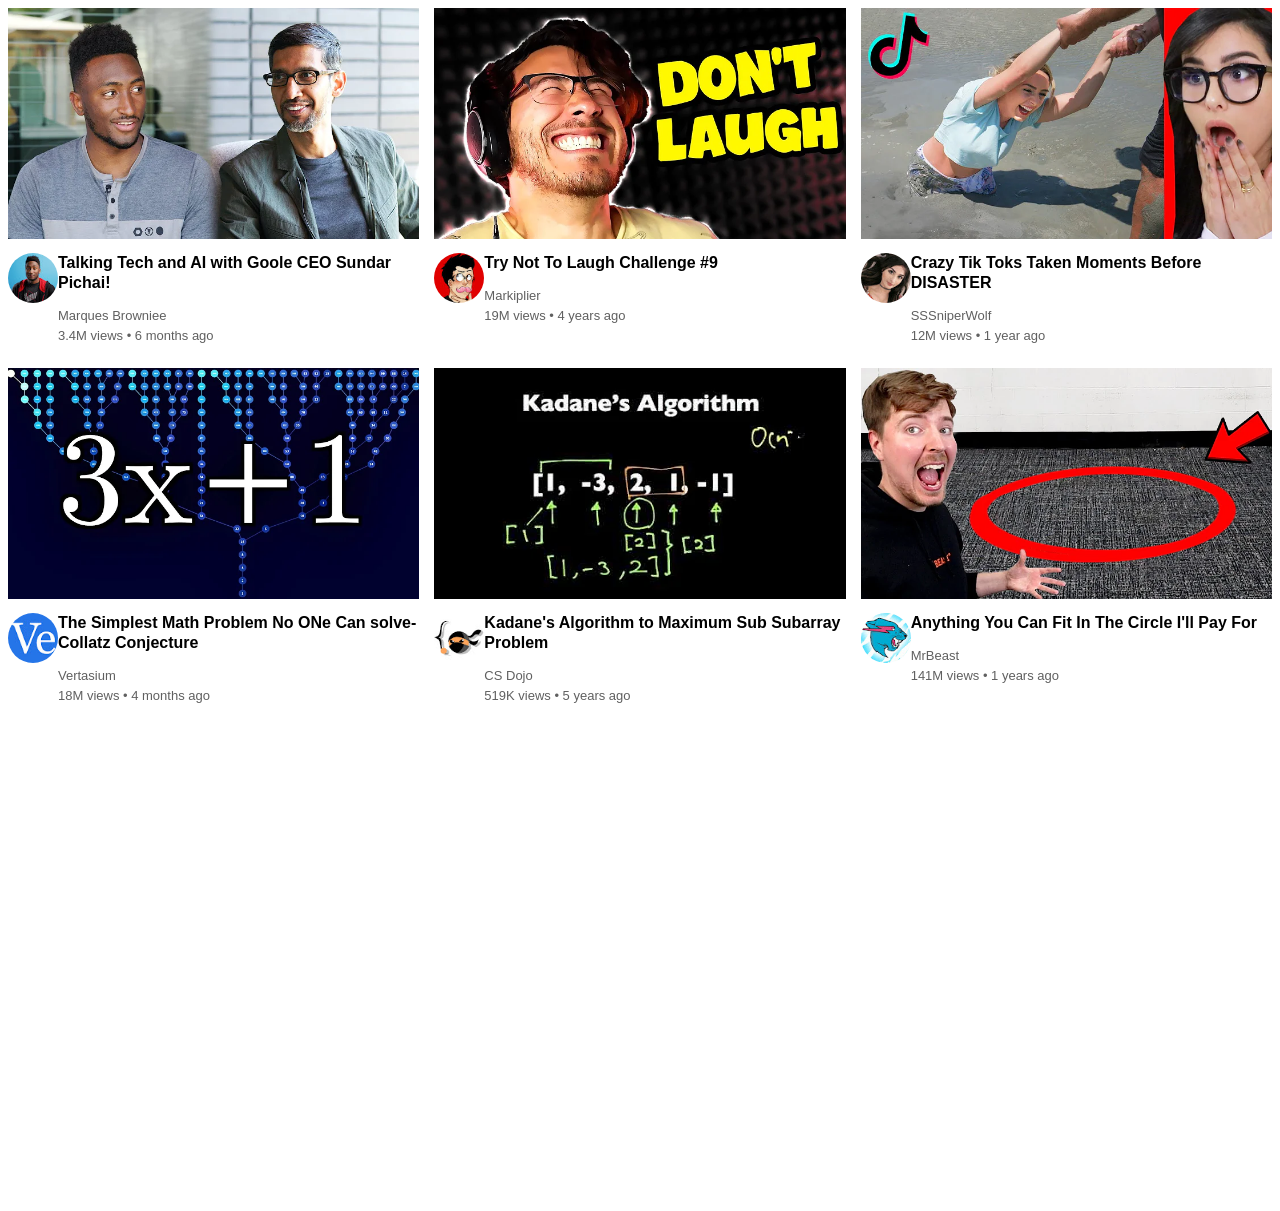
==== youtube.html @ 3e15b1f4 "first changes" ====
<!DOCTYPE html>
<html>
    <head>
        <title> Youtube.com Clone</title>
        <link rel="stylesheet" href="Styles/general.css">
        <link rel="stylesheet" href="Styles/header.css">
        <link rel="stylesheet" href="Styles/video.css">
    </head>
    <body>
       <div class="video-grid">
         <div class="video-preview">
            <div class="thumbnail-row">
               <img class="thumbnail" src="thumbnail/thumbnail-1.webp">
            </div>
            <div class="video-info-grid">
                <div class="channel-picture">
                   <img class="profile-picture" src="channel-pics/channel-1 (1).jpeg">
                </div>
                <div class="video-info">
                    <p class="video-tittle">
            Talking Tech and AI with Goole CEO Sundar Pichai!
        </p>
        <p class="video-author">
            Marques Browniee
        </p>
        <p class="video-stats">
            3.4M views &bull; 6 months ago
        </p>
                </div>
                
            
            </div>
         </div>
         <div class="video-preview">
            <div class="thumbnail-row">
               <img class="thumbnail" src="thumbnail/thumbnail-2.webp">
            </div>
            <div class="video-info-grid">
                <div class="channel-picture">
                   <img class="profile-picture" src="channel-pics/channel-2.jpeg">
                </div>
                <div class="video-info">
                    <p class="video-tittle">
            Try Not To Laugh Challenge #9
        </p>
        <p class="video-author">
            Markiplier
        </p>
        <p class="video-stats">
            19M views &bull; 4 years ago
        </p>
                </div>
          
            </div>
         </div>
          <div class="video-preview">
            <div class="thumbnail-row">
               <img class="thumbnail" src="thumbnail/thumbnail-3.webp">
            </div>
            <div class="video-info-grid">
                <div class="channel-picture">
                   <img class="profile-picture" src="channel-pics/channel-3.jpeg">
                </div>
                <div class="video-info">
                    <p class="video-tittle">
            Crazy Tik Toks Taken Moments Before DISASTER
        </p>
        <p class="video-author">
            SSSniperWolf
        </p>
        <p class="video-stats">
            12M views &bull; 1 year ago
        </p>
                </div>
                
            
            </div>
         </div>
         <div class="video-preview">
            <div class="thumbnail-row">
               <img class="thumbnail" src="thumbnail/thumbnail-4.webp">
            </div>
            <div class="video-info-grid">
                <div class="channel-picture">
                   <img class="profile-picture" src="channel-pics/channel-4.jpeg">
                </div>
                <div class="video-info">
                    <p class="video-tittle">
            The Simplest Math Problem No ONe Can solve-Collatz Conjecture
        </p>
        <p class="video-author">
            Vertasium
        </p>
        <p class="video-stats">
            18M views &bull; 4 months ago
        </p>
                </div>
          
            </div>
         </div>
          <div class="video-preview">
            <div class="thumbnail-row">
               <img class="thumbnail" src="thumbnail/thumbnail-5.webp">
            </div>
            <div class="video-info-grid">
                <div class="channel-picture">
                   <img class="profile-picture" src="channel-pics/channel-5.jpeg">
                </div>
                <div class="video-info">
                    <p class="video-tittle">
            Kadane's Algorithm to Maximum Sub Subarray Problem
        </p>
        <p class="video-author">
            CS Dojo
        </p>
        <p class="video-stats">
        519K views &bull; 5 years ago
        </p>
                </div>
                
            
            </div>
         </div>
         <div class="video-preview">
            <div class="thumbnail-row">
               <img class="thumbnail" src="thumbnail/thumbnail-6.webp">
            </div>
            <div class="video-info-grid">
                <div class="channel-picture">
                   <img class="profile-picture" src="channel-pics/channel-6.jpeg">
                </div>
                <div class="video-info">
                    <p class="video-tittle">
            Anything You Can Fit In The Circle I'll Pay For
        </p>
        <p class="video-author">
            MrBeast
        </p>
        <p class="video-stats">
            141M views &bull; 1 years ago
        </p>
                </div>
          
            </div>
         </div>
         </div>


       
        
        
        
    </body>
</html>
---- Styles/general.css ----
p {
                font-family: Roboto,Arial;
                margin-top: 0px;
                margin-bottom: 0px;
            }
---- Styles/header.css ----
.Search-bar {
                font-size: 20px;
                display: block;
            }
---- Styles/video.css ----
.thumbnail {
                width: 100%;
            }
          

            .video-info-grid {
                display: grid;
                grid-template-columns: 50px 1fr;
                
            }
           
            .profile-picture {
                width: 100%;
                vertical-align: top;
                border-radius: 25px;

            }
            .video-tittle {
                margin-top: 0px;
                font-weight: 700;
                line-height: 20px;
                margin-bottom: 15px;
            }
            .thumbnail-row {
                margin-bottom: 10px;
            }
            .video-author,
            .video-stats {
                font-size: 13px;
                color:rgb(96, 96, 96);
                font-weight: 500;
            }
            .video-author {
                margin-bottom: 5px;
            }
            .video-grid {
                display: grid;
                grid-template-columns: 1fr 1fr 1fr;
                column-gap: 15px;
                row-gap: 25px;
                padding-bottom: 500px;
            }
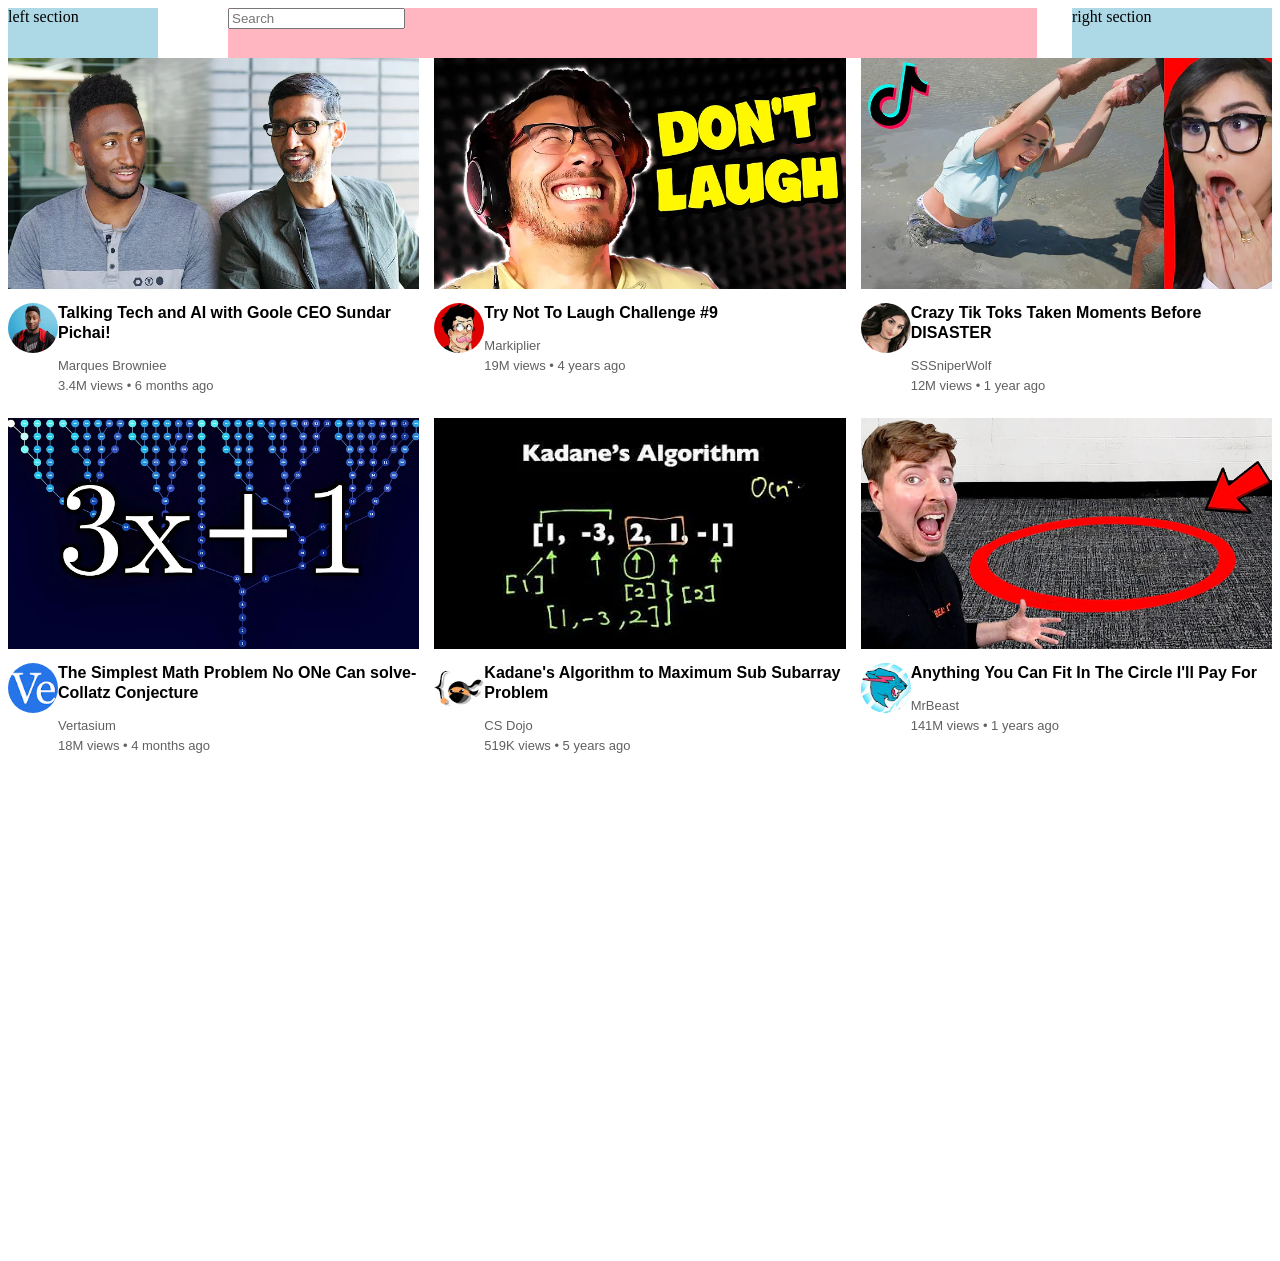
==== commit 1278794d: "first updates" ====
--- a/youtube.html
+++ b/youtube.html
@@ -7,6 +7,17 @@
         <link rel="stylesheet" href="Styles/video.css">
     </head>
     <body>
+        <div class="header">
+            <div class="left-section">
+                left section
+            </div>
+            <div class="middle-section">
+                <input type="text" class="search-bar" placeholder="Search">
+                </div>
+                <div class="right-section">
+                    right section
+                </div>
+        </div>
        <div class="video-grid">
          <div class="video-preview">
             <div class="thumbnail-row">
@@ -20,7 +31,7 @@
                     <p class="video-tittle">
             Talking Tech and AI with Goole CEO Sundar Pichai!
         </p>
-        <p class="video-author">
+        <p class="video-author">  
             Marques Browniee
         </p>
         <p class="video-stats">
--- a/Styles/header.css
+++ b/Styles/header.css
@@ -1,4 +1,23 @@
-  .Search-bar {
-                font-size: 20px;
-                display: block;
-            }+.header {
+  height: 50px;
+  display: flex;
+  flex-direction: row;
+  justify-content: space-between;
+}
+.left-section {
+  background-color:lightblue;
+  width: 150px;
+  margin-right:70px ;
+} 
+.middle-section {
+  background-color:lightpink;
+  flex: 1;
+  margin-right:35px ;
+  max-width: 300pxs;
+}
+
+.right-section {
+  background-color:lightblue;
+  width: 200px;
+  
+}
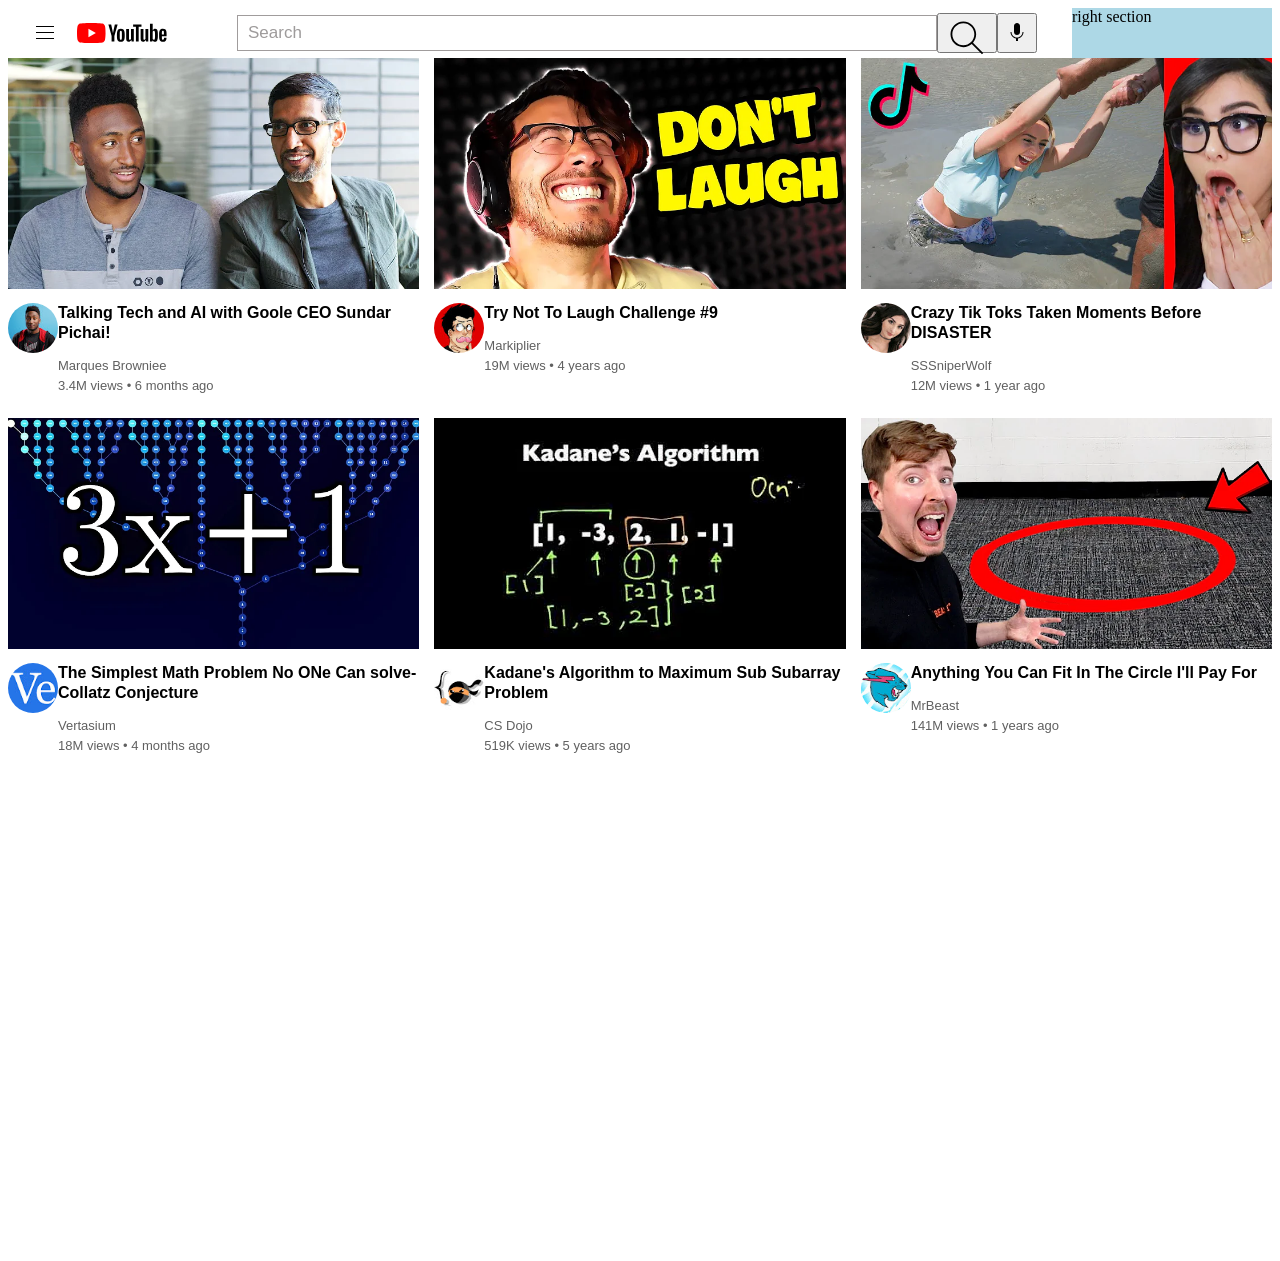
==== commit a92e5ed0: "second update" ====
--- a/youtube.html
+++ b/youtube.html
@@ -9,10 +9,19 @@
     <body>
         <div class="header">
             <div class="left-section">
-                left section
+                <img class="humburger-menu"
+                 src="icons/hamburger-menu.svg">
+                <img class="youtube-logo"
+                 src="icons/youtube-logo.svg">
             </div>
             <div class="middle-section">
                 <input type="text" class="search-bar" placeholder="Search">
+                <button class="search-button">
+                   <img src="icons/search.svg">
+                </button>
+                <button class="voice-search-button">
+                   <img src="icons/voice-search-icon.svg">
+                </button>
                 </div>
                 <div class="right-section">
                     right section
@@ -155,6 +164,7 @@
             </div>
          </div>
          </div>
+        
 
 
        
--- a/Styles/header.css
+++ b/Styles/header.css
@@ -5,19 +5,53 @@
   justify-content: space-between;
 }
 .left-section {
-  background-color:lightblue;
-  width: 150px;
   margin-right:70px ;
+  display: flex;
+  align-items: center;
 } 
+.humburger-menu {
+  height: 24px;
+  margin-right: 20px;
+  margin-left: 25px;
+ }
+  .youtube-logo {
+  height: 20px;
+  }
 .middle-section {
-  background-color:lightpink;
   flex: 1;
   margin-right:35px ;
   max-width: 300pxs;
+  display: flex;
+  align-items: center;
 }
+.search-bar {
+  flex: 1;
+  height: 34px;
+  padding: 0px 10px;
+  font-size: 17px;
+  border-width: 1px;
+  border-style: solid;
+  border-color: rgb(160, 156, 156);
+}
+.search-bar::placeholder {
+  font-family:Roboto,Arial;
+  font-size: 17px;
+  color: rgb(158, 155, 155);
+}
+.search-button {
+  height: 40px;
+  width: 60px;
+ }
+.voice-search-button {
+  height: 40px;
+  width: 40px;
+}
+
 
 .right-section {
   background-color:lightblue;
   width: 200px;
   
-}+}
+ 
+ 
--- a/Styles/video.css
+++ b/Styles/video.css
@@ -39,4 +39,6 @@
                 column-gap: 15px;
                 row-gap: 25px;
                 padding-bottom: 500px;
-            }+            }
+         
+         
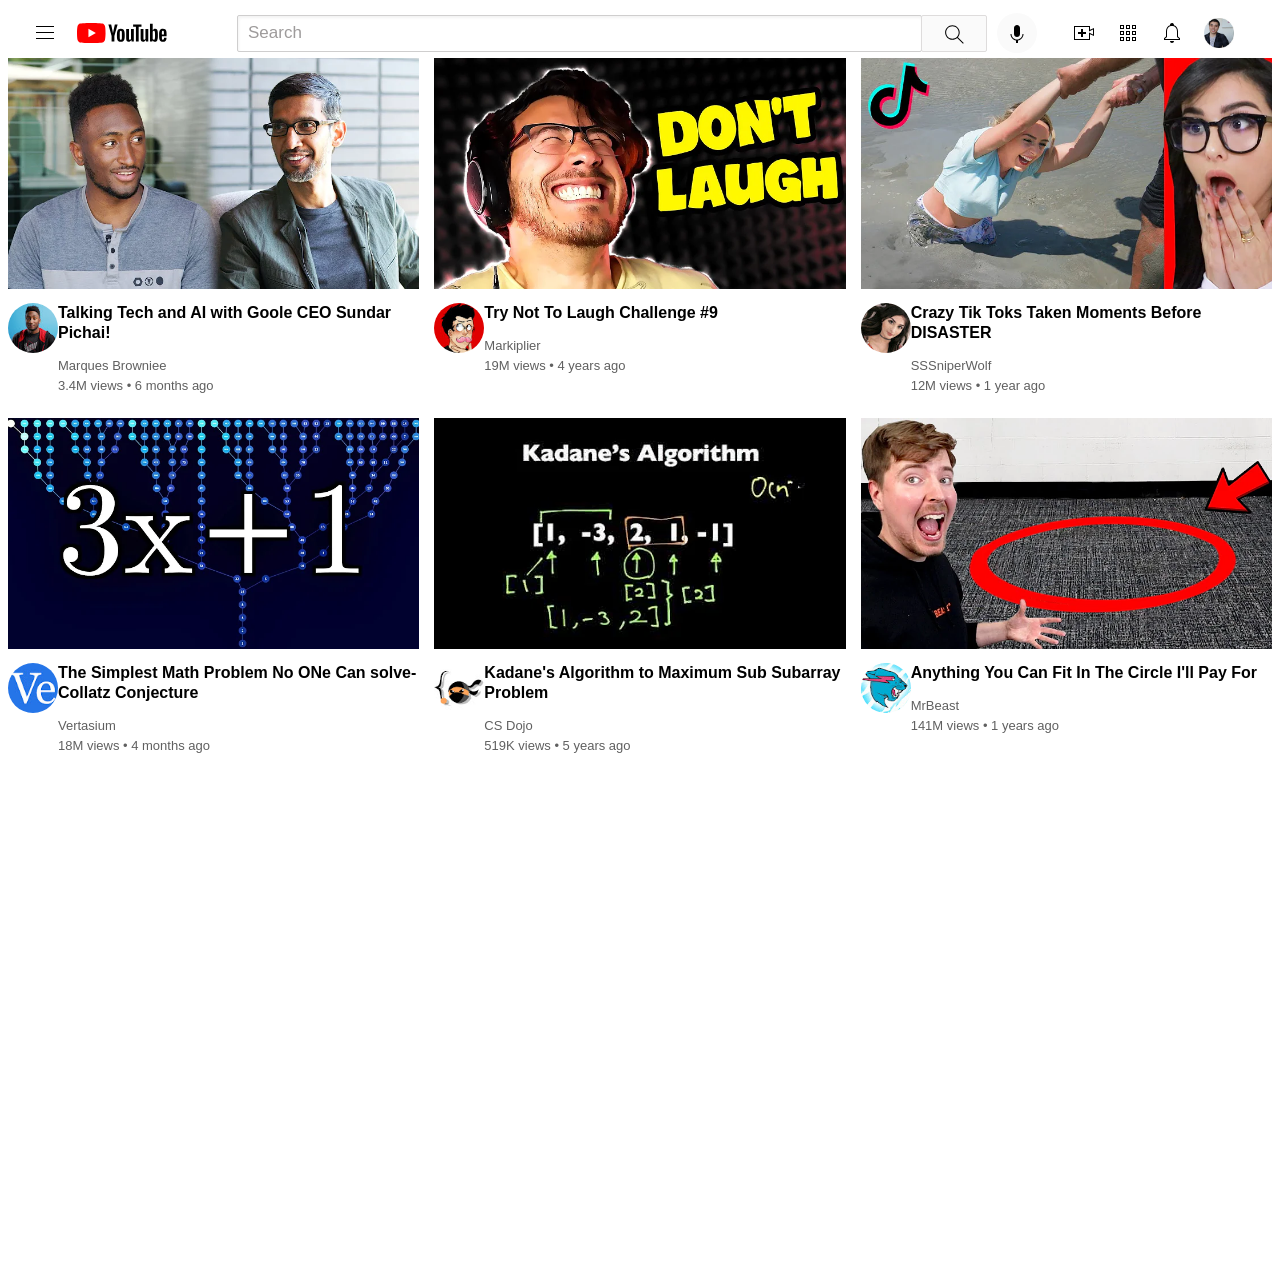
==== commit 175c8f0d: "third update" ====
--- a/youtube.html
+++ b/youtube.html
@@ -17,14 +17,17 @@
             <div class="middle-section">
                 <input type="text" class="search-bar" placeholder="Search">
                 <button class="search-button">
-                   <img src="icons/search.svg">
+                   <img class="search-icon" src="icons/search.svg">
                 </button>
                 <button class="voice-search-button">
-                   <img src="icons/voice-search-icon.svg">
+                   <img class="voice-search-icon" src="icons/voice-search-icon.svg">
                 </button>
                 </div>
                 <div class="right-section">
-                    right section
+                    <img class="upload-icon" src="icons/upload.svg">
+                    <img class="youtube-apps-icon" src="icons/youtube-apps.svg">
+                    <img class="notifications-icon" src="icons/notifications.svg">
+                    <img class="my-channel-icon" src="channel-pics/my-channel.jpeg">
                 </div>
         </div>
        <div class="video-grid">
--- a/Styles/header.css
+++ b/Styles/header.css
@@ -26,12 +26,14 @@
 }
 .search-bar {
   flex: 1;
-  height: 34px;
+  height: 35px;
   padding: 0px 10px;
   font-size: 17px;
   border-width: 1px;
   border-style: solid;
-  border-color: rgb(160, 156, 156);
+  border-color: rgb(207, 206, 206);
+  border-radius: 2px;
+  box-shadow: inset 1px 2px 3px rgba(0, 0, 0, 0.05);
 }
 .search-bar::placeholder {
   font-family:Roboto,Arial;
@@ -39,19 +41,61 @@
   color: rgb(158, 155, 155);
 }
 .search-button {
-  height: 40px;
-  width: 60px;
+  height: 37px;
+  width: 66px;
+  background-color: rgb(250, 250, 250);
+  border-width: 1px;
+  border-style: solid;
+  border-color: rgb(222, 220, 220);
+  border-radius: 2px;
+  margin-left: -1px;
+  margin-right: 10px;
+
  }
+ .search-icon {
+height: 25px;
+margin-top: 5px;
+}
+
 .voice-search-button {
   height: 40px;
   width: 40px;
+  border-radius: 50%;
+  border-color: rgb(222, 220, 220);
+  background-color: rgb(250, 250, 250);
+  border-width: 0px;
+
+}
+.voice-search-icon {
+  height: 24px;
+  margin-top: 5px;
 }
 
+.right-section {
+  display: flex;
+  align-items: center;
+  width: 200px;
+  margin-left: 30pxs;
+  
+}
+.upload-icon {
+  height: 24px;
 
-.right-section {
-  background-color:lightblue;
-  width: 200px;
-  
+
+}
+.youtube-apps-icon {
+  height: 24px;
+  margin-left: 20px;
+}
+.notifications-icon {
+  height: 24px;
+  margin-left: 20px;
+}
+.my-channel-icon {
+  height: 30px;
+  width: 30px;
+  margin-left: 20px;
+
 }
  
  
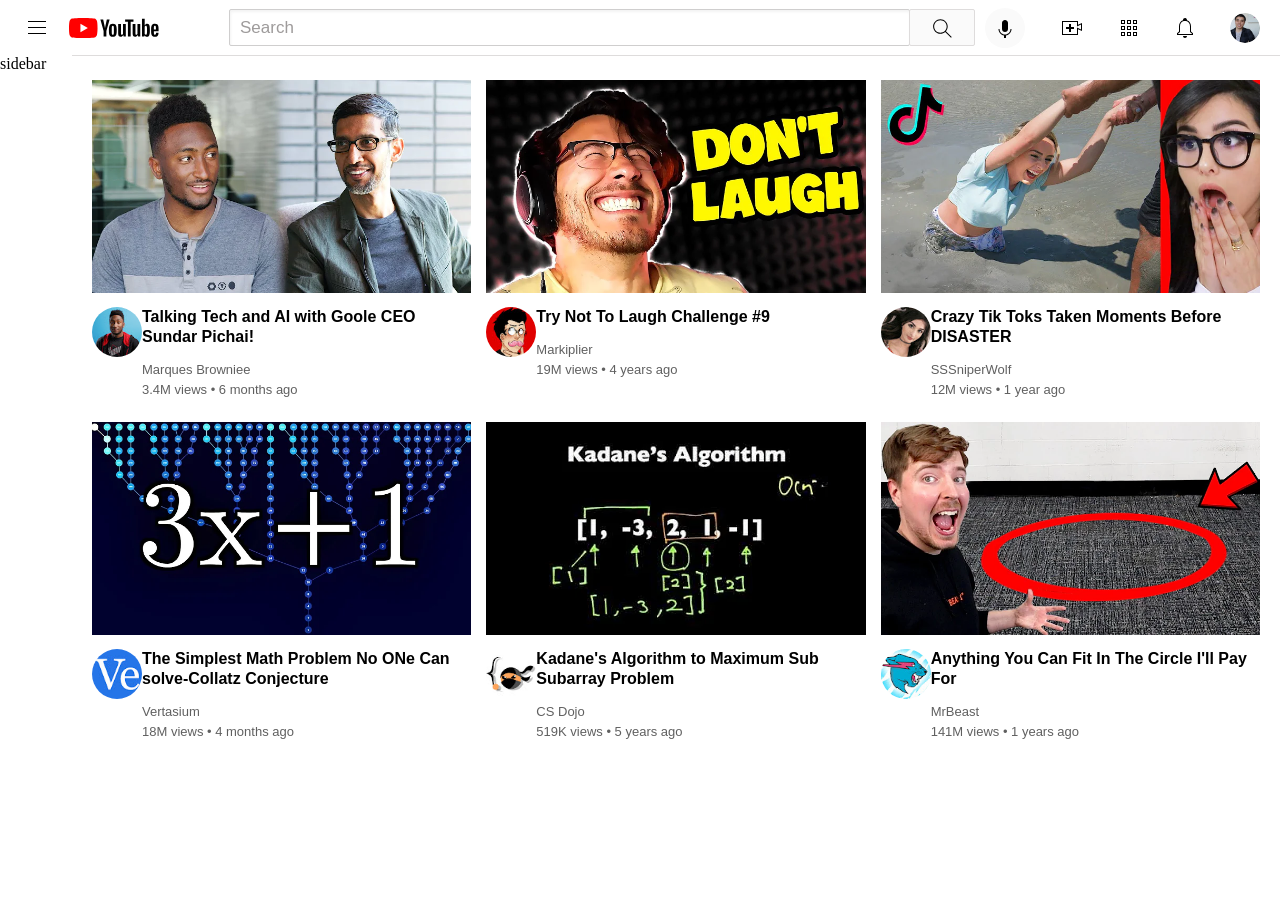
==== commit 81e8a435: "eighth update" ====
--- a/youtube.html
+++ b/youtube.html
@@ -5,11 +5,12 @@
         <link rel="stylesheet" href="Styles/general.css">
         <link rel="stylesheet" href="Styles/header.css">
         <link rel="stylesheet" href="Styles/video.css">
+        <link rel="stylesheet" href="Styles/sidebar.css">
     </head>
     <body>
         <div class="header">
             <div class="left-section">
-                <img class="humburger-menu"
+                <img class="humburger-menu"                                       
                  src="icons/hamburger-menu.svg">
                 <img class="youtube-logo"
                  src="icons/youtube-logo.svg">
@@ -29,7 +30,12 @@
                     <img class="notifications-icon" src="icons/notifications.svg">
                     <img class="my-channel-icon" src="channel-pics/my-channel.jpeg">
                 </div>
+                
         </div>
+        <div class="sidebar">
+                    sidebar
+                </div>
+       
        <div class="video-grid">
          <div class="video-preview">
             <div class="thumbnail-row">
--- a/Styles/general.css
+++ b/Styles/general.css
@@ -2,4 +2,9 @@
                 font-family: Roboto,Arial;
                 margin-top: 0px;
                 margin-bottom: 0px;
+            }
+body {
+                margin: 0px;
+                padding-top: 60px;
+                padding-left: 72px;
             }
--- a/Styles/header.css
+++ b/Styles/header.css
@@ -1,8 +1,19 @@
 .header {
-  height: 50px;
+  height: 55px;
   display: flex;
   flex-direction: row;
   justify-content: space-between;
+  align-items: center;
+  position: fixed;
+  top: 0;
+  left: 0;
+  right: 0;
+  background-color: rgb(255, 255, 255);
+  border-bottom-width: 1px;
+  border-bottom-style: solid;
+  border-bottom-color: rgb(222, 220, 220);
+
+ 
 }
 .left-section {
   margin-right:70px ;
@@ -34,6 +45,7 @@
   border-color: rgb(207, 206, 206);
   border-radius: 2px;
   box-shadow: inset 1px 2px 3px rgba(0, 0, 0, 0.05);
+  width: 0;
 }
 .search-bar::placeholder {
   font-family:Roboto,Arial;
@@ -76,6 +88,9 @@
   align-items: center;
   width: 200px;
   margin-left: 30pxs;
+  margin-right: 20px;
+  justify-content: space-between;
+  flex-shrink: 0;
   
 }
 .upload-icon {
@@ -95,6 +110,7 @@
   height: 30px;
   width: 30px;
   margin-left: 20px;
+  border-radius: 15px;
 
 }
  
--- a/Styles/video.css
+++ b/Styles/video.css
@@ -38,7 +38,7 @@
                 grid-template-columns: 1fr 1fr 1fr;
                 column-gap: 15px;
                 row-gap: 25px;
-                padding-bottom: 500px;
+                padding: 20px;
             }
          
          
--- a/Styles/sidebar.css
+++ b/Styles/sidebar.css
@@ -0,0 +1,9 @@
+.sidebar {
+    position: fixed;
+    top: 55px;
+    left: 0;
+    bottom: 0;
+    background-color: rgb(255, 255, 255);
+    width: 72px;                             
+
+}
